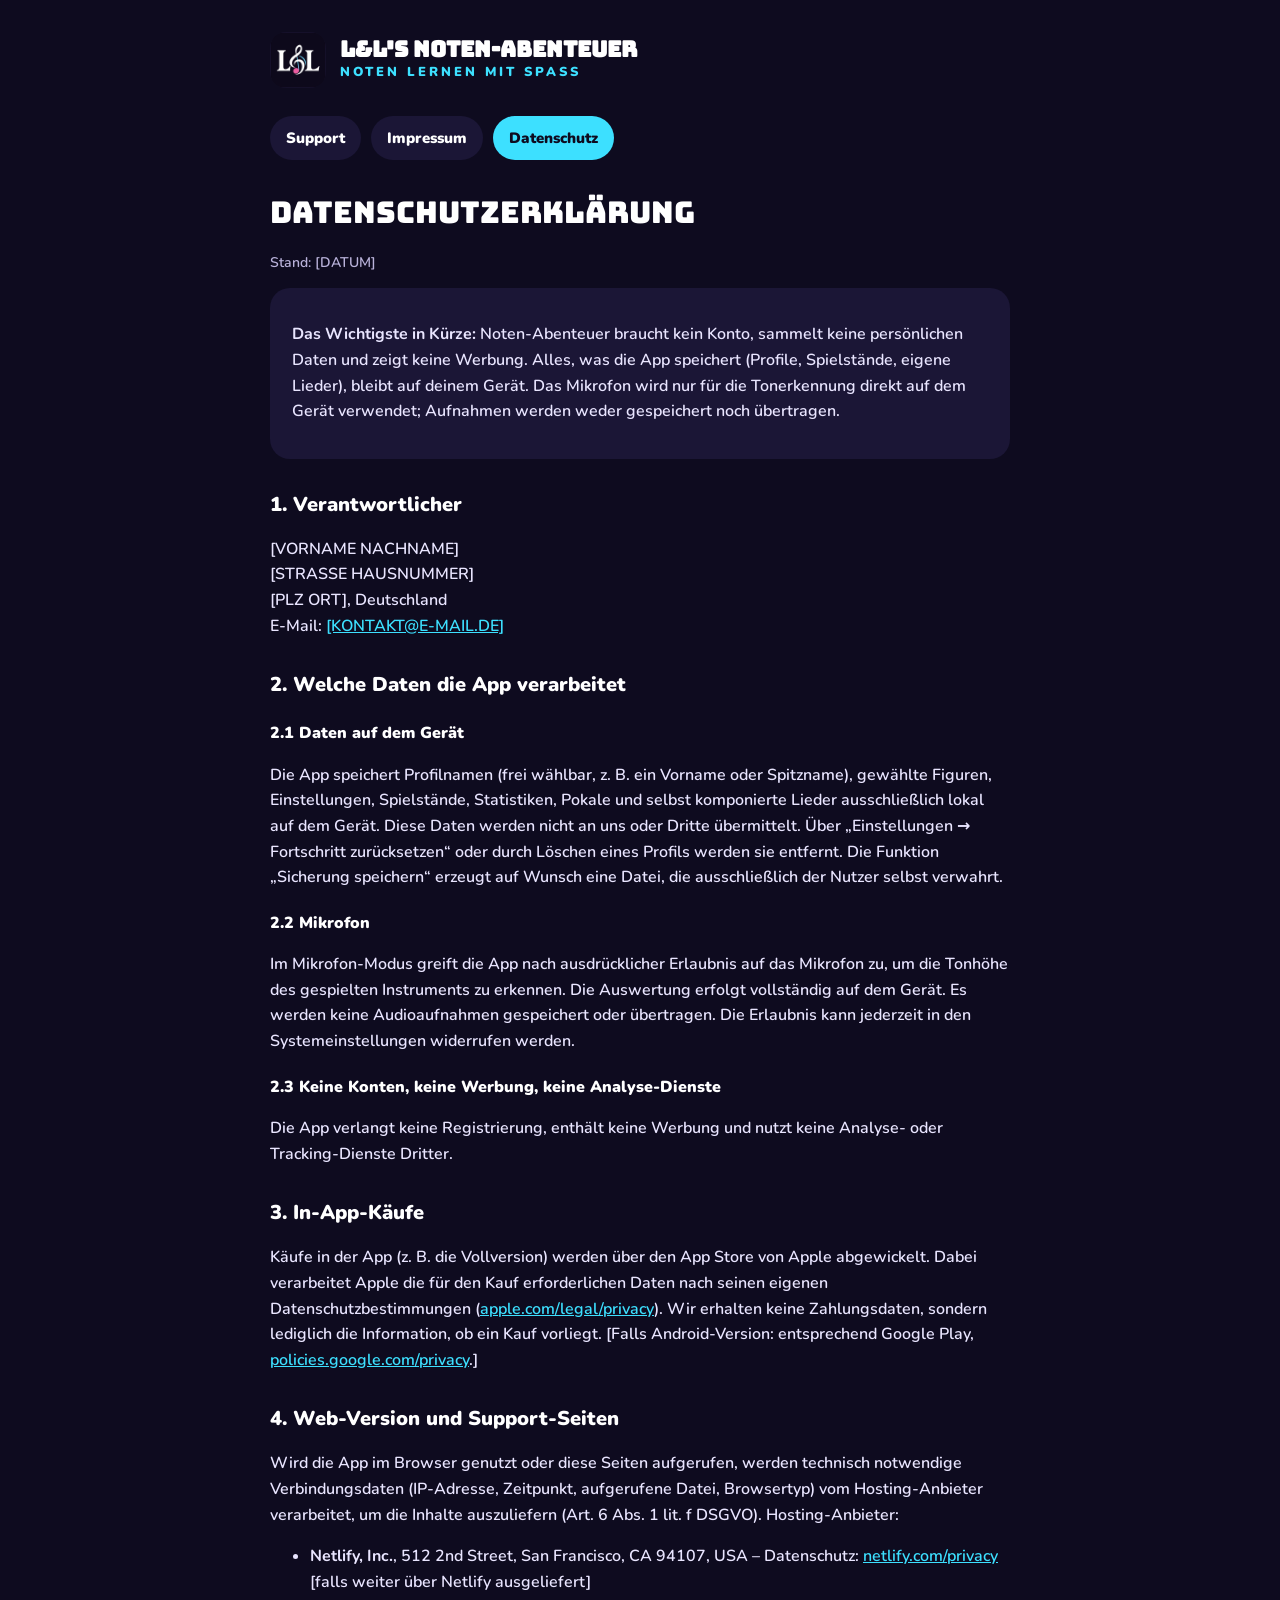
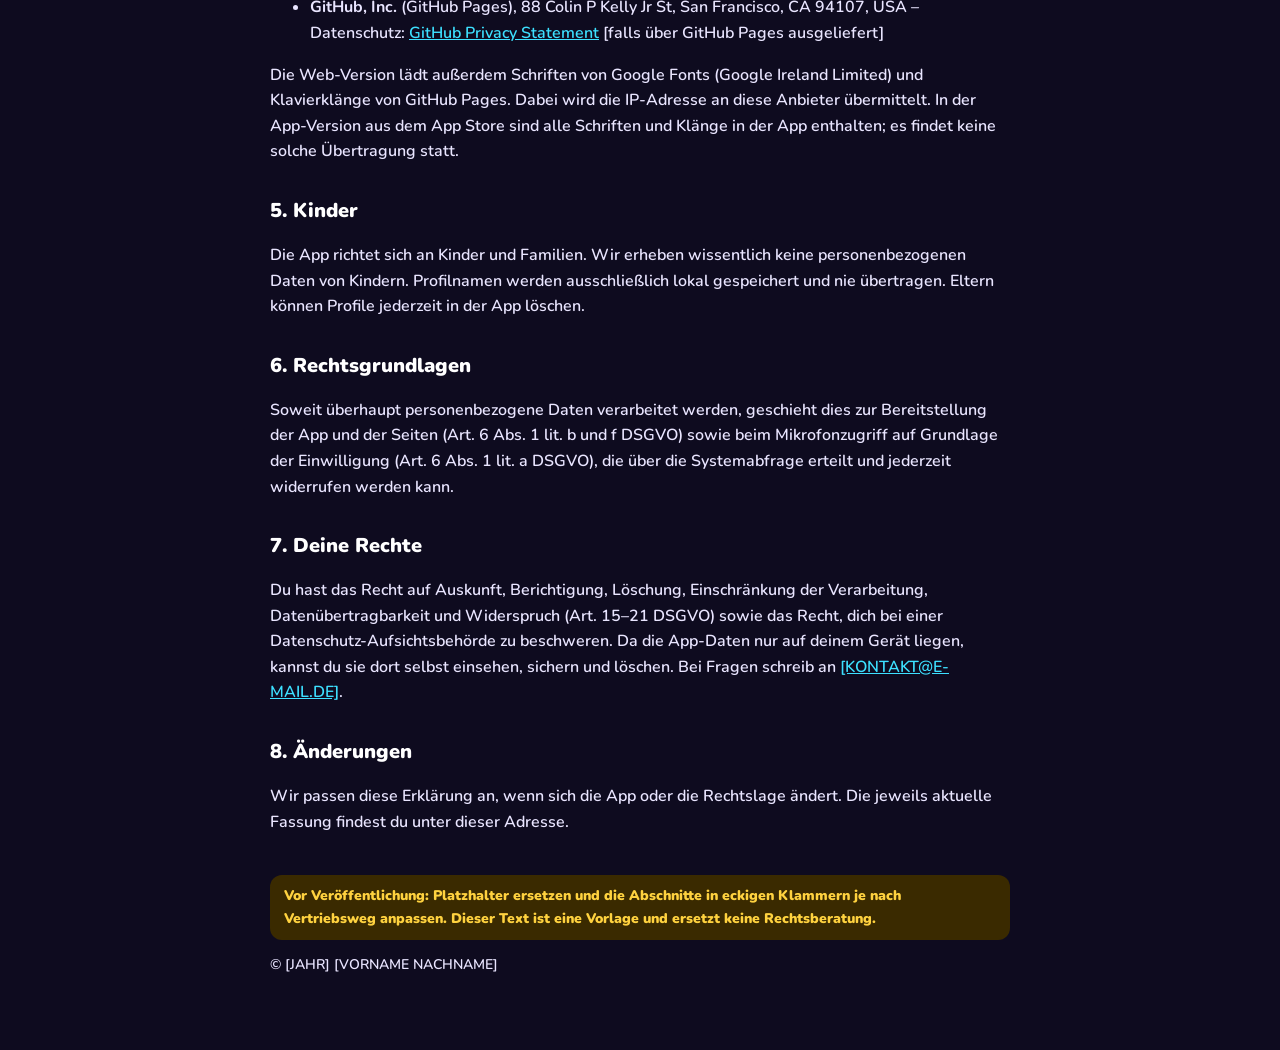
==== datenschutz.html @ 5375e51e "Support-, Impressum- und Datenschutzseiten für L&L's Noten-Abenteuer" ====
<!doctype html>
<html lang="de">
<head>
  <meta charset="utf-8">
  <meta name="viewport" content="width=device-width, initial-scale=1">
  <title>Datenschutzerklärung – L&amp;L's Noten-Abenteuer</title>
  <link rel="icon" href="icons/icon-192.png">
  <link rel="stylesheet" href="https://fonts.googleapis.com/css2?family=Bungee&family=Nunito:wght@600;700;900&display=swap">
  <link rel="stylesheet" href="style.css">
</head>
<body>
<div class="wrap">
  <header>
    <img src="icons/logo-256.png" alt="">
    <div><div class="t">L&amp;L's NOTEN-ABENTEUER</div><div class="s">Noten lernen mit Spaß</div></div>
  </header>
  <nav>
    <a href="index.html">Support</a>
    <a href="impressum.html">Impressum</a>
    <a href="datenschutz.html" class="on">Datenschutz</a>
  </nav>

  <h1>Datenschutzerklärung</h1>
  <p class="muted">Stand: [DATUM]</p>

  <div class="card">
    <p><strong>Das Wichtigste in Kürze:</strong> Noten-Abenteuer braucht kein Konto, sammelt keine persönlichen Daten und zeigt keine Werbung. Alles, was die App speichert (Profile, Spielstände, eigene Lieder), bleibt auf deinem Gerät. Das Mikrofon wird nur für die Tonerkennung direkt auf dem Gerät verwendet; Aufnahmen werden weder gespeichert noch übertragen.</p>
  </div>

  <h2>1. Verantwortlicher</h2>
  <p>[VORNAME NACHNAME]<br>[STRASSE HAUSNUMMER]<br>[PLZ ORT], Deutschland<br>
  E-Mail: <a href="mailto:[KONTAKT@E-MAIL.DE]">[KONTAKT@E-MAIL.DE]</a></p>

  <h2>2. Welche Daten die App verarbeitet</h2>
  <h3>2.1 Daten auf dem Gerät</h3>
  <p>Die App speichert Profilnamen (frei wählbar, z. B. ein Vorname oder Spitzname), gewählte Figuren, Einstellungen, Spielstände, Statistiken, Pokale und selbst komponierte Lieder ausschließlich lokal auf dem Gerät. Diese Daten werden nicht an uns oder Dritte übermittelt. Über „Einstellungen → Fortschritt zurücksetzen“ oder durch Löschen eines Profils werden sie entfernt. Die Funktion „Sicherung speichern“ erzeugt auf Wunsch eine Datei, die ausschließlich der Nutzer selbst verwahrt.</p>
  <h3>2.2 Mikrofon</h3>
  <p>Im Mikrofon-Modus greift die App nach ausdrücklicher Erlaubnis auf das Mikrofon zu, um die Tonhöhe des gespielten Instruments zu erkennen. Die Auswertung erfolgt vollständig auf dem Gerät. Es werden keine Audioaufnahmen gespeichert oder übertragen. Die Erlaubnis kann jederzeit in den Systemeinstellungen widerrufen werden.</p>
  <h3>2.3 Keine Konten, keine Werbung, keine Analyse-Dienste</h3>
  <p>Die App verlangt keine Registrierung, enthält keine Werbung und nutzt keine Analyse- oder Tracking-Dienste Dritter.</p>

  <h2>3. In-App-Käufe</h2>
  <p>Käufe in der App (z. B. die Vollversion) werden über den App Store von Apple abgewickelt. Dabei verarbeitet Apple die für den Kauf erforderlichen Daten nach seinen eigenen Datenschutzbestimmungen (<a href="https://www.apple.com/legal/privacy/" rel="noopener">apple.com/legal/privacy</a>). Wir erhalten keine Zahlungsdaten, sondern lediglich die Information, ob ein Kauf vorliegt. [Falls Android-Version: entsprechend Google Play, <a href="https://policies.google.com/privacy" rel="noopener">policies.google.com/privacy</a>.]</p>

  <h2>4. Web-Version und Support-Seiten</h2>
  <p>Wird die App im Browser genutzt oder diese Seiten aufgerufen, werden technisch notwendige Verbindungsdaten (IP-Adresse, Zeitpunkt, aufgerufene Datei, Browsertyp) vom Hosting-Anbieter verarbeitet, um die Inhalte auszuliefern (Art. 6 Abs. 1 lit. f DSGVO). Hosting-Anbieter:</p>
  <ul>
    <li><strong>Netlify, Inc.</strong>, 512 2nd Street, San Francisco, CA 94107, USA – Datenschutz: <a href="https://www.netlify.com/privacy/" rel="noopener">netlify.com/privacy</a> [falls weiter über Netlify ausgeliefert]</li>
    <li><strong>GitHub, Inc.</strong> (GitHub Pages), 88 Colin P Kelly Jr St, San Francisco, CA 94107, USA – Datenschutz: <a href="https://docs.github.com/site-policy/privacy-policies/github-general-privacy-statement" rel="noopener">GitHub Privacy Statement</a> [falls über GitHub Pages ausgeliefert]</li>
  </ul>
  <p>Die Web-Version lädt außerdem Schriften von Google Fonts (Google Ireland Limited) und Klavierklänge von GitHub Pages. Dabei wird die IP-Adresse an diese Anbieter übermittelt. In der App-Version aus dem App Store sind alle Schriften und Klänge in der App enthalten; es findet keine solche Übertragung statt.</p>

  <h2>5. Kinder</h2>
  <p>Die App richtet sich an Kinder und Familien. Wir erheben wissentlich keine personenbezogenen Daten von Kindern. Profilnamen werden ausschließlich lokal gespeichert und nie übertragen. Eltern können Profile jederzeit in der App löschen.</p>

  <h2>6. Rechtsgrundlagen</h2>
  <p>Soweit überhaupt personenbezogene Daten verarbeitet werden, geschieht dies zur Bereitstellung der App und der Seiten (Art. 6 Abs. 1 lit. b und f DSGVO) sowie beim Mikrofonzugriff auf Grundlage der Einwilligung (Art. 6 Abs. 1 lit. a DSGVO), die über die Systemabfrage erteilt und jederzeit widerrufen werden kann.</p>

  <h2>7. Deine Rechte</h2>
  <p>Du hast das Recht auf Auskunft, Berichtigung, Löschung, Einschränkung der Verarbeitung, Datenübertragbarkeit und Widerspruch (Art. 15–21 DSGVO) sowie das Recht, dich bei einer Datenschutz-Aufsichtsbehörde zu beschweren. Da die App-Daten nur auf deinem Gerät liegen, kannst du sie dort selbst einsehen, sichern und löschen. Bei Fragen schreib an <a href="mailto:[KONTAKT@E-MAIL.DE]">[KONTAKT@E-MAIL.DE]</a>.</p>

  <h2>8. Änderungen</h2>
  <p>Wir passen diese Erklärung an, wenn sich die App oder die Rechtslage ändert. Die jeweils aktuelle Fassung findest du unter dieser Adresse.</p>

  <footer>
    <p class="todo">Vor Veröffentlichung: Platzhalter ersetzen und die Abschnitte in eckigen Klammern je nach Vertriebsweg anpassen. Dieser Text ist eine Vorlage und ersetzt keine Rechtsberatung.</p>
    <p>© [JAHR] [VORNAME NACHNAME]</p>
  </footer>
</div>
</body>
</html>
---- style.css ----
:root { --bg: #0E0B1F; --panel: #1B1636; --text: #FFFFFF; --muted: #B9B2DA; --cyan: #3DE0FF; --pink: #FF4FA3; }
* { box-sizing: border-box; }
body { margin: 0; background: var(--bg); color: var(--text); font-family: 'Nunito', system-ui, -apple-system, sans-serif; font-weight: 600; line-height: 1.6; }
.wrap { max-width: 780px; margin: 0 auto; padding: 32px 20px 60px; }
header { display: flex; align-items: center; gap: 14px; margin-bottom: 28px; }
header img { width: 56px; height: 56px; border-radius: 16px; }
header .t { font-family: 'Bungee', 'Arial Black', sans-serif; font-size: 22px; line-height: 1.1; }
header .s { color: var(--cyan); font-size: 13px; font-weight: 900; letter-spacing: 3px; text-transform: uppercase; }
nav { display: flex; gap: 10px; flex-wrap: wrap; margin-bottom: 28px; }
nav a { background: var(--panel); color: var(--text); text-decoration: none; padding: 10px 16px; border-radius: 999px; font-weight: 900; font-size: 15px; }
nav a.on { background: var(--cyan); color: var(--bg); }
h1 { font-family: 'Bungee', 'Arial Black', sans-serif; font-weight: 400; font-size: 30px; margin: 0 0 16px; }
h2 { font-size: 20px; font-weight: 900; margin: 30px 0 8px; }
h3 { font-size: 16px; font-weight: 900; margin: 20px 0 6px; }
p, li { color: #E9E5FF; }
a { color: var(--cyan); }
.card { background: var(--panel); border-radius: 20px; padding: 18px 22px; margin: 14px 0; }
.todo { background: #3A2A00; color: #FFD23F; border-radius: 12px; padding: 10px 14px; font-weight: 900; }
.muted { color: var(--muted); font-size: 14px; }
footer { margin-top: 40px; color: var(--muted); font-size: 14px; }
details { background: var(--panel); border-radius: 16px; padding: 12px 18px; margin: 10px 0; }
summary { font-weight: 900; cursor: pointer; }
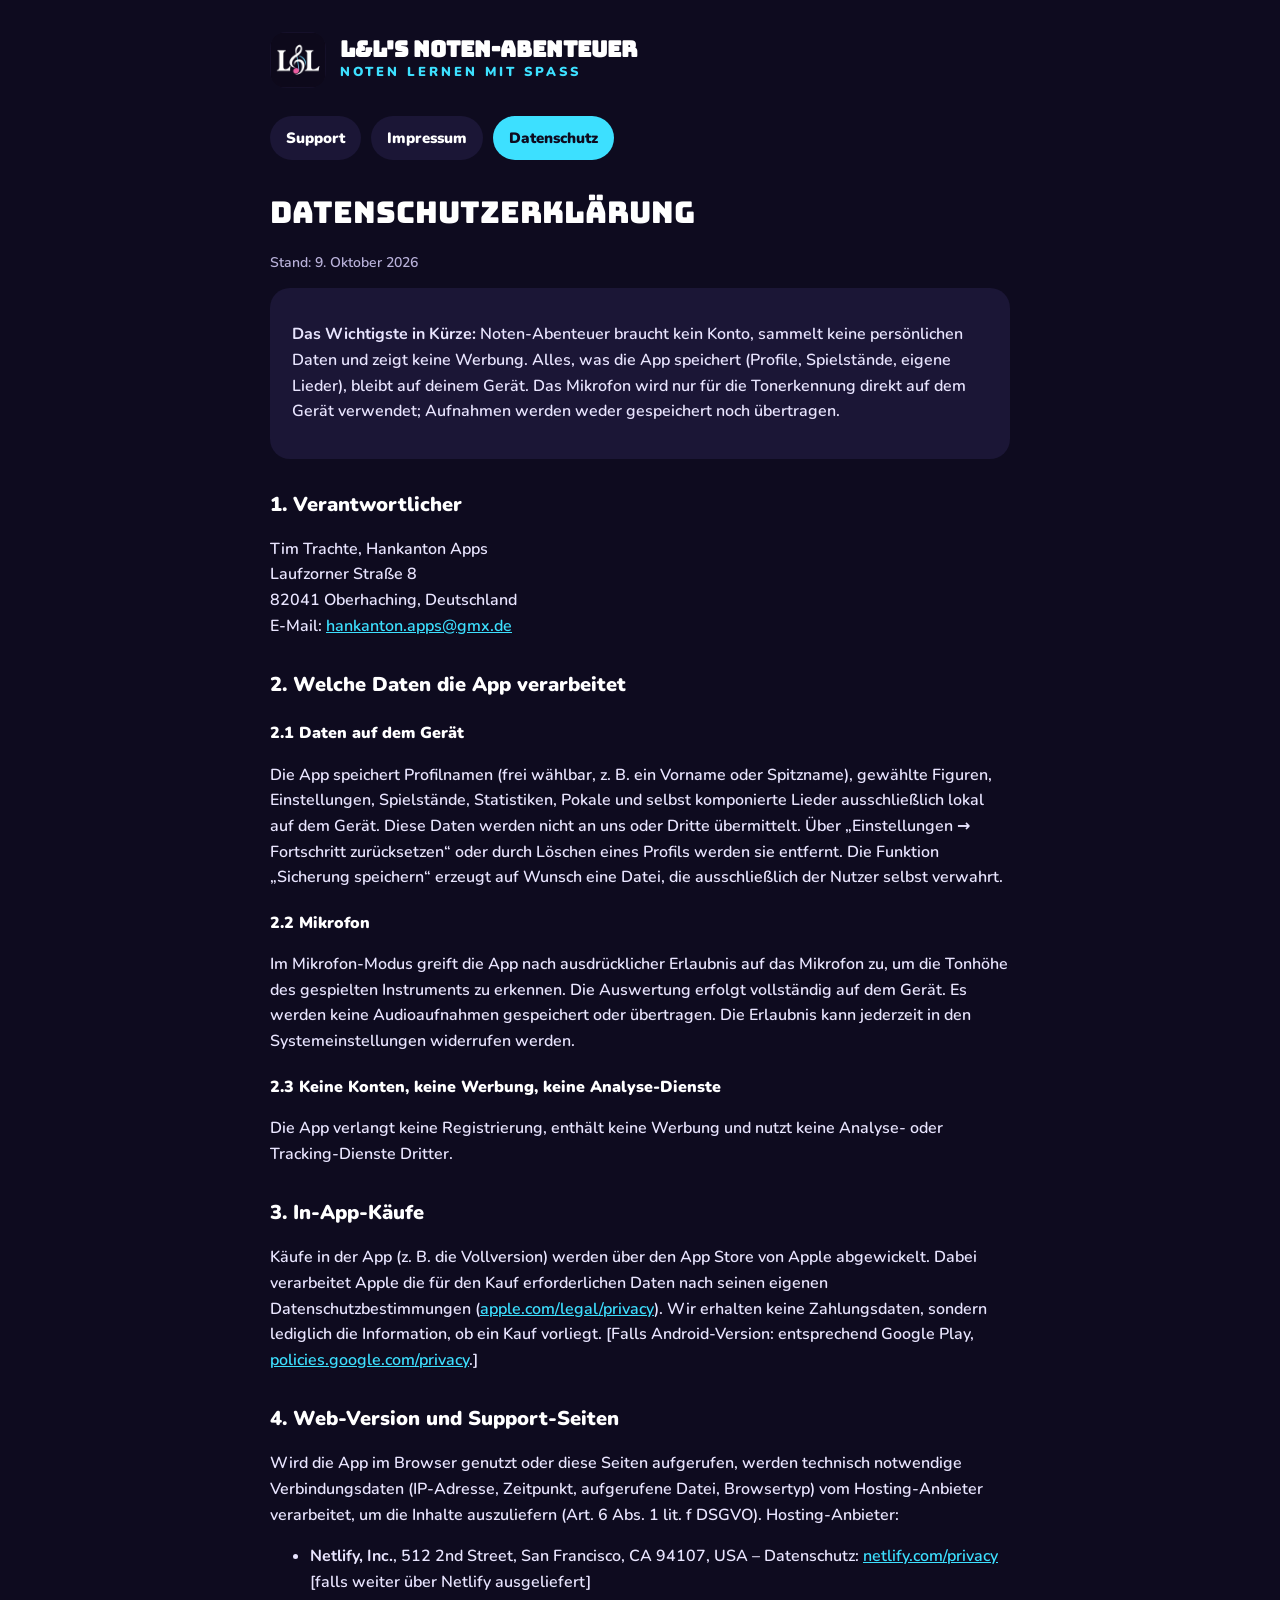
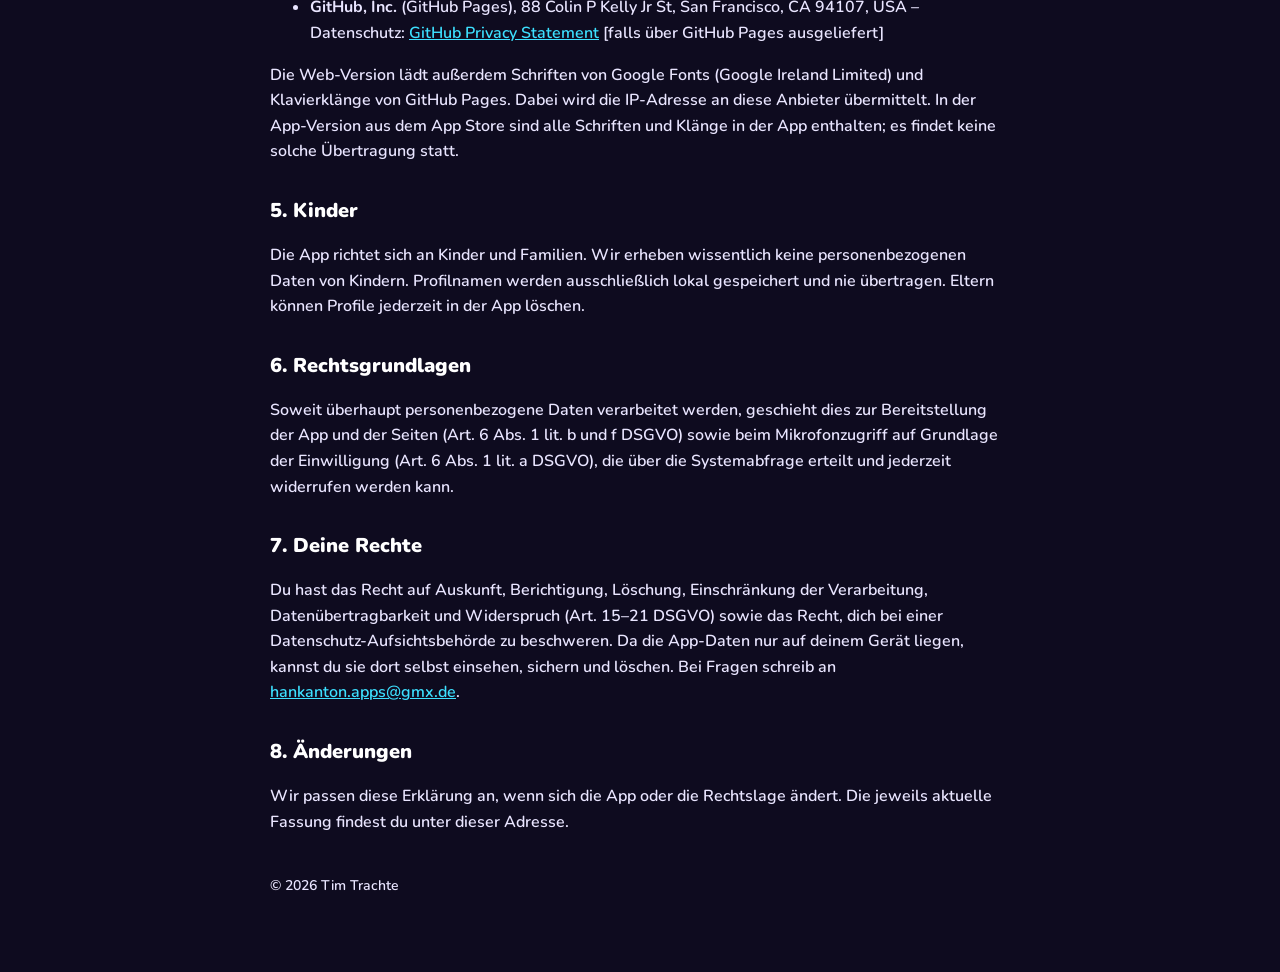
==== commit 56e670b1: "Impressum und Datenschutz: Anbieterangaben eingetragen" ====
--- a/datenschutz.html
+++ b/datenschutz.html
@@ -21,15 +21,15 @@
   </nav>
 
   <h1>Datenschutzerklärung</h1>
-  <p class="muted">Stand: [DATUM]</p>
+  <p class="muted">Stand: 9. Oktober 2026</p>
 
   <div class="card">
     <p><strong>Das Wichtigste in Kürze:</strong> Noten-Abenteuer braucht kein Konto, sammelt keine persönlichen Daten und zeigt keine Werbung. Alles, was die App speichert (Profile, Spielstände, eigene Lieder), bleibt auf deinem Gerät. Das Mikrofon wird nur für die Tonerkennung direkt auf dem Gerät verwendet; Aufnahmen werden weder gespeichert noch übertragen.</p>
   </div>
 
   <h2>1. Verantwortlicher</h2>
-  <p>[VORNAME NACHNAME]<br>[STRASSE HAUSNUMMER]<br>[PLZ ORT], Deutschland<br>
-  E-Mail: <a href="mailto:[KONTAKT@E-MAIL.DE]">[KONTAKT@E-MAIL.DE]</a></p>
+  <p>Tim Trachte, Hankanton Apps<br>Laufzorner Straße 8<br>82041 Oberhaching, Deutschland<br>
+  E-Mail: <a href="mailto:hankanton.apps@gmx.de">hankanton.apps@gmx.de</a></p>
 
   <h2>2. Welche Daten die App verarbeitet</h2>
   <h3>2.1 Daten auf dem Gerät</h3>
@@ -57,14 +57,13 @@
   <p>Soweit überhaupt personenbezogene Daten verarbeitet werden, geschieht dies zur Bereitstellung der App und der Seiten (Art. 6 Abs. 1 lit. b und f DSGVO) sowie beim Mikrofonzugriff auf Grundlage der Einwilligung (Art. 6 Abs. 1 lit. a DSGVO), die über die Systemabfrage erteilt und jederzeit widerrufen werden kann.</p>
 
   <h2>7. Deine Rechte</h2>
-  <p>Du hast das Recht auf Auskunft, Berichtigung, Löschung, Einschränkung der Verarbeitung, Datenübertragbarkeit und Widerspruch (Art. 15–21 DSGVO) sowie das Recht, dich bei einer Datenschutz-Aufsichtsbehörde zu beschweren. Da die App-Daten nur auf deinem Gerät liegen, kannst du sie dort selbst einsehen, sichern und löschen. Bei Fragen schreib an <a href="mailto:[KONTAKT@E-MAIL.DE]">[KONTAKT@E-MAIL.DE]</a>.</p>
+  <p>Du hast das Recht auf Auskunft, Berichtigung, Löschung, Einschränkung der Verarbeitung, Datenübertragbarkeit und Widerspruch (Art. 15–21 DSGVO) sowie das Recht, dich bei einer Datenschutz-Aufsichtsbehörde zu beschweren. Da die App-Daten nur auf deinem Gerät liegen, kannst du sie dort selbst einsehen, sichern und löschen. Bei Fragen schreib an <a href="mailto:hankanton.apps@gmx.de">hankanton.apps@gmx.de</a>.</p>
 
   <h2>8. Änderungen</h2>
   <p>Wir passen diese Erklärung an, wenn sich die App oder die Rechtslage ändert. Die jeweils aktuelle Fassung findest du unter dieser Adresse.</p>
 
   <footer>
-    <p class="todo">Vor Veröffentlichung: Platzhalter ersetzen und die Abschnitte in eckigen Klammern je nach Vertriebsweg anpassen. Dieser Text ist eine Vorlage und ersetzt keine Rechtsberatung.</p>
-    <p>© [JAHR] [VORNAME NACHNAME]</p>
+        <p>© 2026 Tim Trachte</p>
   </footer>
 </div>
 </body>
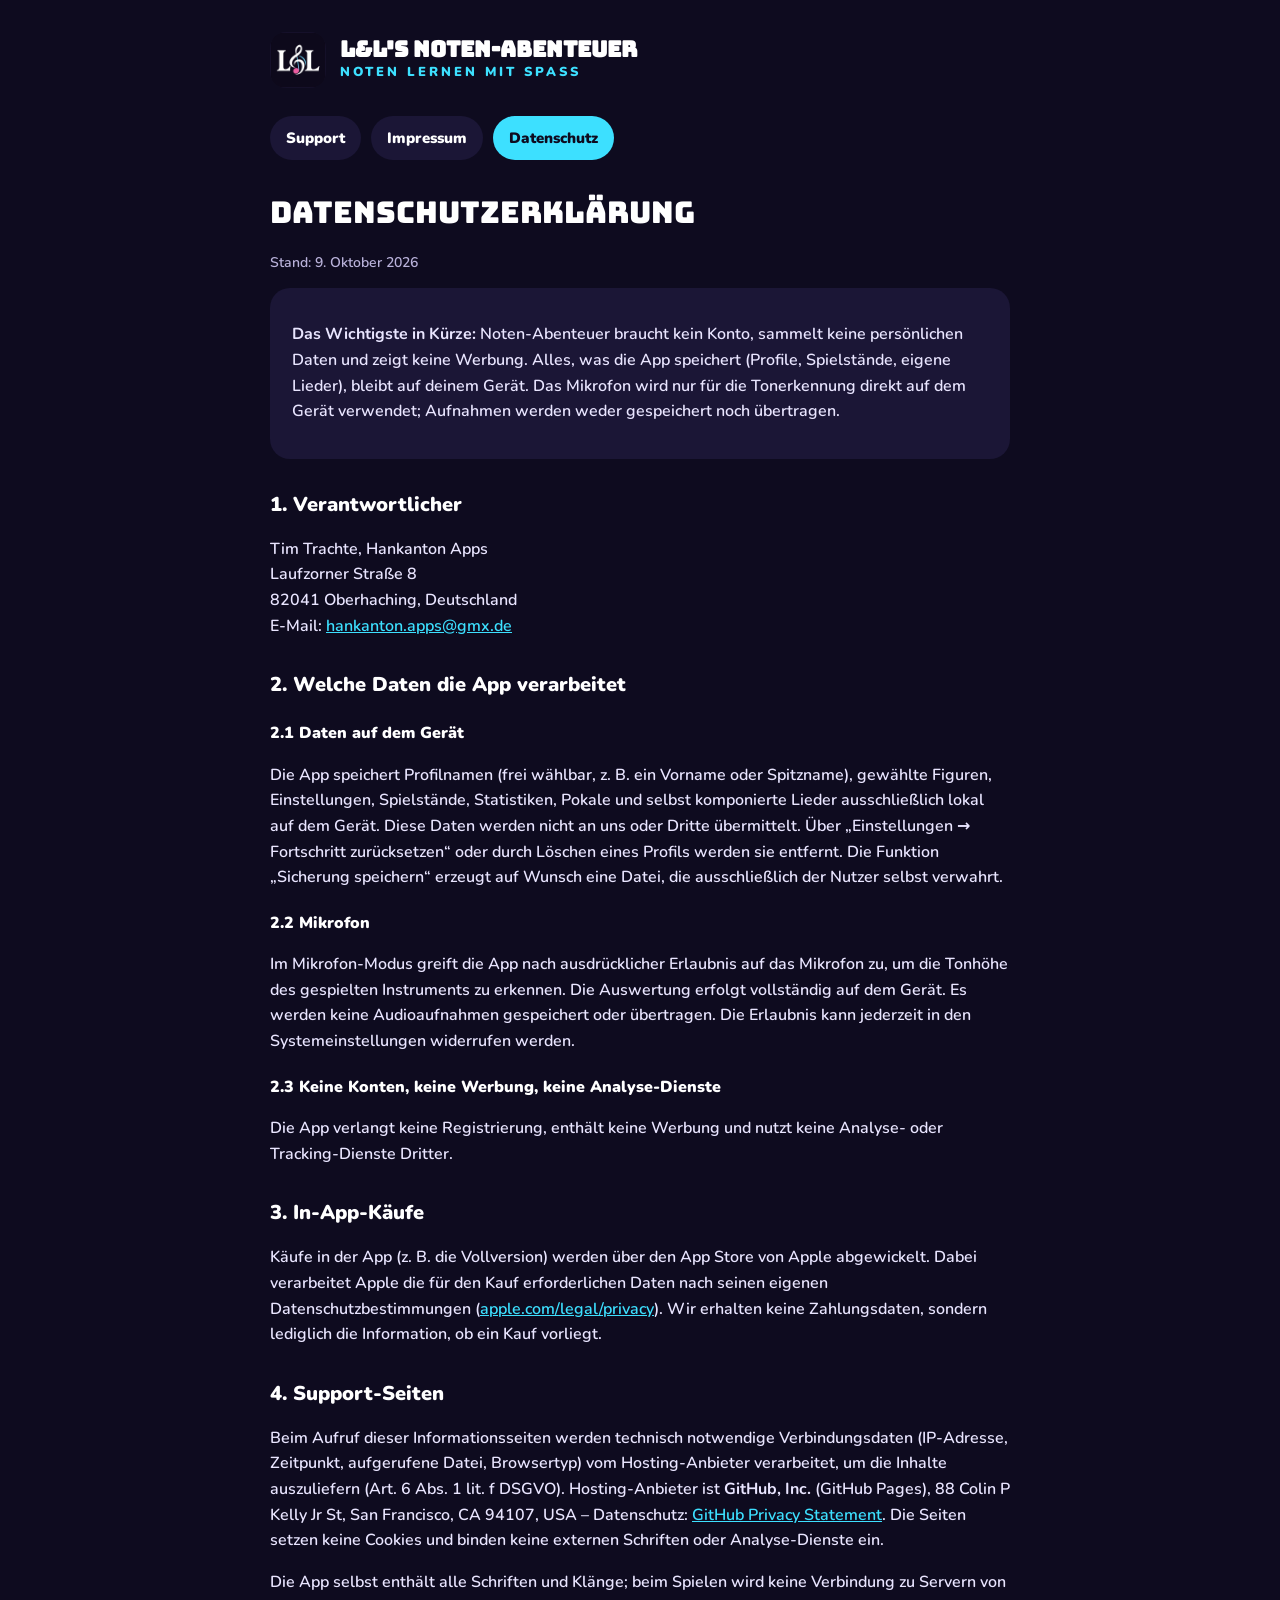
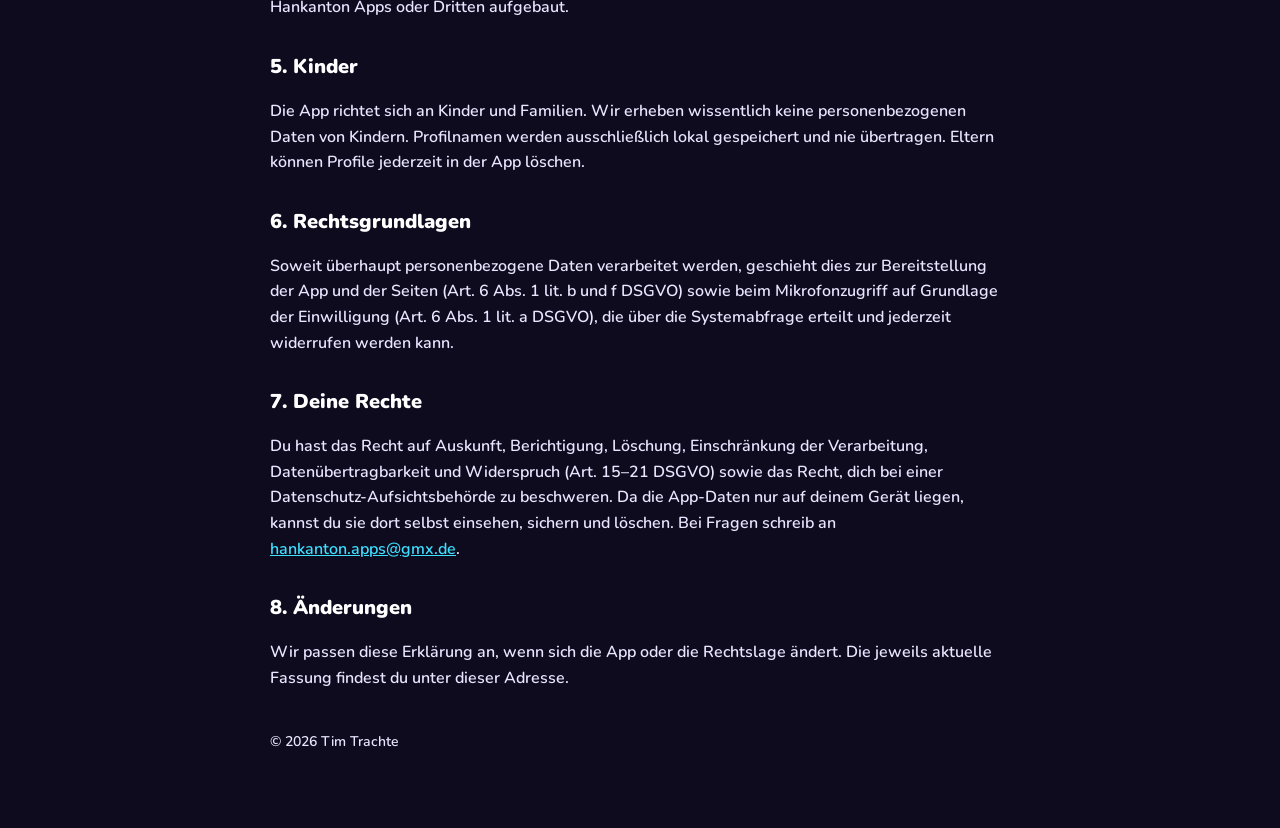
==== commit 452f2705: "Datenschutz und Support: Web-Version entfernt, Platzhalter ergänzt Co-Authored-By: Claude Fable 5.1 " ====
--- a/datenschutz.html
+++ b/datenschutz.html
@@ -40,15 +40,11 @@
   <p>Die App verlangt keine Registrierung, enthält keine Werbung und nutzt keine Analyse- oder Tracking-Dienste Dritter.</p>
 
   <h2>3. In-App-Käufe</h2>
-  <p>Käufe in der App (z. B. die Vollversion) werden über den App Store von Apple abgewickelt. Dabei verarbeitet Apple die für den Kauf erforderlichen Daten nach seinen eigenen Datenschutzbestimmungen (<a href="https://www.apple.com/legal/privacy/" rel="noopener">apple.com/legal/privacy</a>). Wir erhalten keine Zahlungsdaten, sondern lediglich die Information, ob ein Kauf vorliegt. [Falls Android-Version: entsprechend Google Play, <a href="https://policies.google.com/privacy" rel="noopener">policies.google.com/privacy</a>.]</p>
+  <p>Käufe in der App (z. B. die Vollversion) werden über den App Store von Apple abgewickelt. Dabei verarbeitet Apple die für den Kauf erforderlichen Daten nach seinen eigenen Datenschutzbestimmungen (<a href="https://www.apple.com/legal/privacy/" rel="noopener">apple.com/legal/privacy</a>). Wir erhalten keine Zahlungsdaten, sondern lediglich die Information, ob ein Kauf vorliegt.</p>
 
-  <h2>4. Web-Version und Support-Seiten</h2>
-  <p>Wird die App im Browser genutzt oder diese Seiten aufgerufen, werden technisch notwendige Verbindungsdaten (IP-Adresse, Zeitpunkt, aufgerufene Datei, Browsertyp) vom Hosting-Anbieter verarbeitet, um die Inhalte auszuliefern (Art. 6 Abs. 1 lit. f DSGVO). Hosting-Anbieter:</p>
-  <ul>
-    <li><strong>Netlify, Inc.</strong>, 512 2nd Street, San Francisco, CA 94107, USA – Datenschutz: <a href="https://www.netlify.com/privacy/" rel="noopener">netlify.com/privacy</a> [falls weiter über Netlify ausgeliefert]</li>
-    <li><strong>GitHub, Inc.</strong> (GitHub Pages), 88 Colin P Kelly Jr St, San Francisco, CA 94107, USA – Datenschutz: <a href="https://docs.github.com/site-policy/privacy-policies/github-general-privacy-statement" rel="noopener">GitHub Privacy Statement</a> [falls über GitHub Pages ausgeliefert]</li>
-  </ul>
-  <p>Die Web-Version lädt außerdem Schriften von Google Fonts (Google Ireland Limited) und Klavierklänge von GitHub Pages. Dabei wird die IP-Adresse an diese Anbieter übermittelt. In der App-Version aus dem App Store sind alle Schriften und Klänge in der App enthalten; es findet keine solche Übertragung statt.</p>
+  <h2>4. Support-Seiten</h2>
+  <p>Beim Aufruf dieser Informationsseiten werden technisch notwendige Verbindungsdaten (IP-Adresse, Zeitpunkt, aufgerufene Datei, Browsertyp) vom Hosting-Anbieter verarbeitet, um die Inhalte auszuliefern (Art. 6 Abs. 1 lit. f DSGVO). Hosting-Anbieter ist <strong>GitHub, Inc.</strong> (GitHub Pages), 88 Colin P Kelly Jr St, San Francisco, CA 94107, USA – Datenschutz: <a href="https://docs.github.com/site-policy/privacy-policies/github-general-privacy-statement" rel="noopener">GitHub Privacy Statement</a>. Die Seiten setzen keine Cookies und binden keine externen Schriften oder Analyse-Dienste ein.</p>
+  <p>Die App selbst enthält alle Schriften und Klänge; beim Spielen wird keine Verbindung zu Servern von Hankanton Apps oder Dritten aufgebaut.</p>
 
   <h2>5. Kinder</h2>
   <p>Die App richtet sich an Kinder und Familien. Wir erheben wissentlich keine personenbezogenen Daten von Kindern. Profilnamen werden ausschließlich lokal gespeichert und nie übertragen. Eltern können Profile jederzeit in der App löschen.</p>
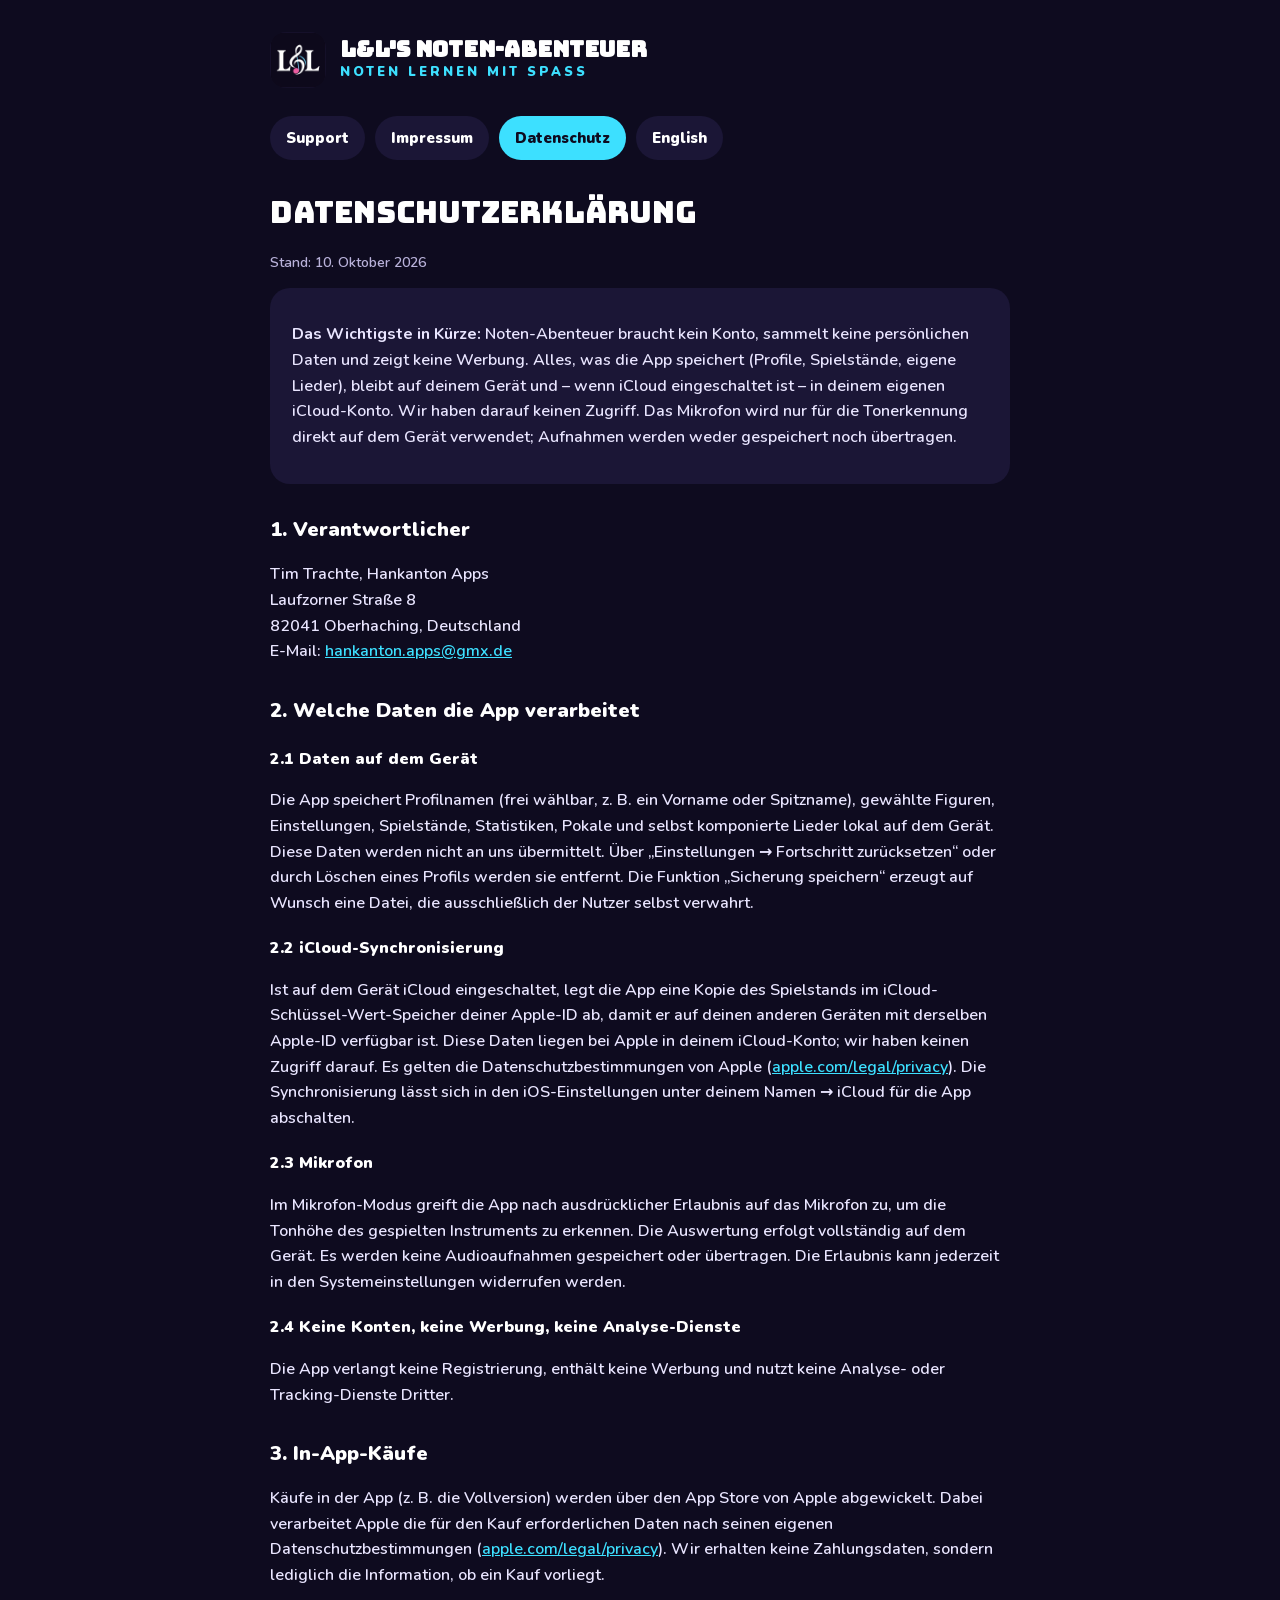
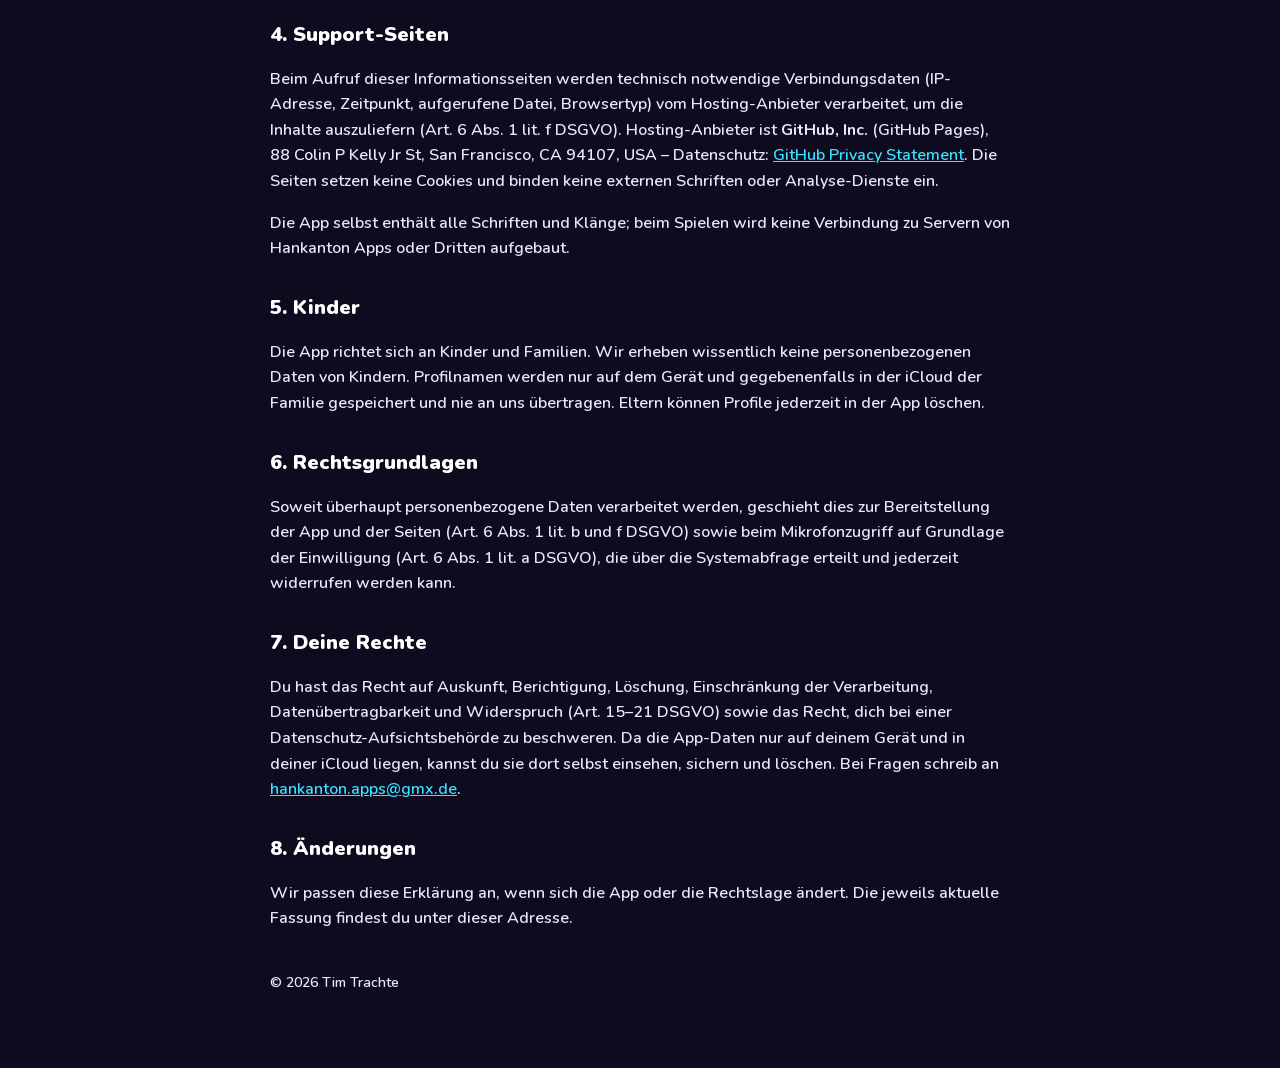
==== commit bee0a0e9: "Englische Seiten, iCloud in der Datenschutzerklärung, Schriften lokal statt Google Fonts Co-Authored" ====
--- a/datenschutz.html
+++ b/datenschutz.html
@@ -5,7 +5,7 @@
   <meta name="viewport" content="width=device-width, initial-scale=1">
   <title>Datenschutzerklärung – L&amp;L's Noten-Abenteuer</title>
   <link rel="icon" href="icons/icon-192.png">
-  <link rel="stylesheet" href="https://fonts.googleapis.com/css2?family=Bungee&family=Nunito:wght@600;700;900&display=swap">
+  <link rel="stylesheet" href="fonts.css">
   <link rel="stylesheet" href="style.css">
 </head>
 <body>
@@ -18,13 +18,14 @@
     <a href="index.html">Support</a>
     <a href="impressum.html">Impressum</a>
     <a href="datenschutz.html" class="on">Datenschutz</a>
+    <a href="en/" lang="en">English</a>
   </nav>
 
   <h1>Datenschutzerklärung</h1>
-  <p class="muted">Stand: 9. Oktober 2026</p>
+  <p class="muted">Stand: 10. Oktober 2026</p>
 
   <div class="card">
-    <p><strong>Das Wichtigste in Kürze:</strong> Noten-Abenteuer braucht kein Konto, sammelt keine persönlichen Daten und zeigt keine Werbung. Alles, was die App speichert (Profile, Spielstände, eigene Lieder), bleibt auf deinem Gerät. Das Mikrofon wird nur für die Tonerkennung direkt auf dem Gerät verwendet; Aufnahmen werden weder gespeichert noch übertragen.</p>
+    <p><strong>Das Wichtigste in Kürze:</strong> Noten-Abenteuer braucht kein Konto, sammelt keine persönlichen Daten und zeigt keine Werbung. Alles, was die App speichert (Profile, Spielstände, eigene Lieder), bleibt auf deinem Gerät und – wenn iCloud eingeschaltet ist – in deinem eigenen iCloud-Konto. Wir haben darauf keinen Zugriff. Das Mikrofon wird nur für die Tonerkennung direkt auf dem Gerät verwendet; Aufnahmen werden weder gespeichert noch übertragen.</p>
   </div>
 
   <h2>1. Verantwortlicher</h2>
@@ -33,10 +34,12 @@
 
   <h2>2. Welche Daten die App verarbeitet</h2>
   <h3>2.1 Daten auf dem Gerät</h3>
-  <p>Die App speichert Profilnamen (frei wählbar, z. B. ein Vorname oder Spitzname), gewählte Figuren, Einstellungen, Spielstände, Statistiken, Pokale und selbst komponierte Lieder ausschließlich lokal auf dem Gerät. Diese Daten werden nicht an uns oder Dritte übermittelt. Über „Einstellungen → Fortschritt zurücksetzen“ oder durch Löschen eines Profils werden sie entfernt. Die Funktion „Sicherung speichern“ erzeugt auf Wunsch eine Datei, die ausschließlich der Nutzer selbst verwahrt.</p>
-  <h3>2.2 Mikrofon</h3>
+  <p>Die App speichert Profilnamen (frei wählbar, z. B. ein Vorname oder Spitzname), gewählte Figuren, Einstellungen, Spielstände, Statistiken, Pokale und selbst komponierte Lieder lokal auf dem Gerät. Diese Daten werden nicht an uns übermittelt. Über „Einstellungen → Fortschritt zurücksetzen“ oder durch Löschen eines Profils werden sie entfernt. Die Funktion „Sicherung speichern“ erzeugt auf Wunsch eine Datei, die ausschließlich der Nutzer selbst verwahrt.</p>
+  <h3>2.2 iCloud-Synchronisierung</h3>
+  <p>Ist auf dem Gerät iCloud eingeschaltet, legt die App eine Kopie des Spielstands im iCloud-Schlüssel-Wert-Speicher deiner Apple-ID ab, damit er auf deinen anderen Geräten mit derselben Apple-ID verfügbar ist. Diese Daten liegen bei Apple in deinem iCloud-Konto; wir haben keinen Zugriff darauf. Es gelten die Datenschutzbestimmungen von Apple (<a href="https://www.apple.com/legal/privacy/" rel="noopener">apple.com/legal/privacy</a>). Die Synchronisierung lässt sich in den iOS-Einstellungen unter deinem Namen → iCloud für die App abschalten.</p>
+  <h3>2.3 Mikrofon</h3>
   <p>Im Mikrofon-Modus greift die App nach ausdrücklicher Erlaubnis auf das Mikrofon zu, um die Tonhöhe des gespielten Instruments zu erkennen. Die Auswertung erfolgt vollständig auf dem Gerät. Es werden keine Audioaufnahmen gespeichert oder übertragen. Die Erlaubnis kann jederzeit in den Systemeinstellungen widerrufen werden.</p>
-  <h3>2.3 Keine Konten, keine Werbung, keine Analyse-Dienste</h3>
+  <h3>2.4 Keine Konten, keine Werbung, keine Analyse-Dienste</h3>
   <p>Die App verlangt keine Registrierung, enthält keine Werbung und nutzt keine Analyse- oder Tracking-Dienste Dritter.</p>
 
   <h2>3. In-App-Käufe</h2>
@@ -47,13 +50,13 @@
   <p>Die App selbst enthält alle Schriften und Klänge; beim Spielen wird keine Verbindung zu Servern von Hankanton Apps oder Dritten aufgebaut.</p>
 
   <h2>5. Kinder</h2>
-  <p>Die App richtet sich an Kinder und Familien. Wir erheben wissentlich keine personenbezogenen Daten von Kindern. Profilnamen werden ausschließlich lokal gespeichert und nie übertragen. Eltern können Profile jederzeit in der App löschen.</p>
+  <p>Die App richtet sich an Kinder und Familien. Wir erheben wissentlich keine personenbezogenen Daten von Kindern. Profilnamen werden nur auf dem Gerät und gegebenenfalls in der iCloud der Familie gespeichert und nie an uns übertragen. Eltern können Profile jederzeit in der App löschen.</p>
 
   <h2>6. Rechtsgrundlagen</h2>
   <p>Soweit überhaupt personenbezogene Daten verarbeitet werden, geschieht dies zur Bereitstellung der App und der Seiten (Art. 6 Abs. 1 lit. b und f DSGVO) sowie beim Mikrofonzugriff auf Grundlage der Einwilligung (Art. 6 Abs. 1 lit. a DSGVO), die über die Systemabfrage erteilt und jederzeit widerrufen werden kann.</p>
 
   <h2>7. Deine Rechte</h2>
-  <p>Du hast das Recht auf Auskunft, Berichtigung, Löschung, Einschränkung der Verarbeitung, Datenübertragbarkeit und Widerspruch (Art. 15–21 DSGVO) sowie das Recht, dich bei einer Datenschutz-Aufsichtsbehörde zu beschweren. Da die App-Daten nur auf deinem Gerät liegen, kannst du sie dort selbst einsehen, sichern und löschen. Bei Fragen schreib an <a href="mailto:hankanton.apps@gmx.de">hankanton.apps@gmx.de</a>.</p>
+  <p>Du hast das Recht auf Auskunft, Berichtigung, Löschung, Einschränkung der Verarbeitung, Datenübertragbarkeit und Widerspruch (Art. 15–21 DSGVO) sowie das Recht, dich bei einer Datenschutz-Aufsichtsbehörde zu beschweren. Da die App-Daten nur auf deinem Gerät und in deiner iCloud liegen, kannst du sie dort selbst einsehen, sichern und löschen. Bei Fragen schreib an <a href="mailto:hankanton.apps@gmx.de">hankanton.apps@gmx.de</a>.</p>
 
   <h2>8. Änderungen</h2>
   <p>Wir passen diese Erklärung an, wenn sich die App oder die Rechtslage ändert. Die jeweils aktuelle Fassung findest du unter dieser Adresse.</p>
--- a/fonts.css
+++ b/fonts.css
@@ -0,0 +1,235 @@
+/* Schriften lokal (keine Verbindung zu Google) */
+/* vietnamese */
+@font-face {
+  font-family: 'Bungee';
+  font-style: normal;
+  font-weight: 400;
+  font-display: block;
+  src: url(fonts/font-0.woff2) format('woff2');
+  unicode-range: U+0102-0103, U+0110-0111, U+0128-0129, U+0168-0169, U+01A0-01A1, U+01AF-01B0, U+0300-0301, U+0303-0304, U+0308-0309, U+0323, U+0329, U+1EA0-1EF9, U+20AB;
+}
+/* latin-ext */
+@font-face {
+  font-family: 'Bungee';
+  font-style: normal;
+  font-weight: 400;
+  font-display: block;
+  src: url(fonts/font-1.woff2) format('woff2');
+  unicode-range: U+0100-02BA, U+02BD-02C5, U+02C7-02CC, U+02CE-02D7, U+02DD-02FF, U+0304, U+0308, U+0329, U+1D00-1DBF, U+1E00-1E9F, U+1EF2-1EFF, U+2020, U+20A0-20AB, U+20AD-20C4, U+2113, U+2C60-2C7F, U+A720-A7FF;
+}
+/* latin */
+@font-face {
+  font-family: 'Bungee';
+  font-style: normal;
+  font-weight: 400;
+  font-display: block;
+  src: url(fonts/font-2.woff2) format('woff2');
+  unicode-range: U+0000-00FF, U+0131, U+0152-0153, U+02BB-02BC, U+02C6, U+02DA, U+02DC, U+0304, U+0308, U+0329, U+2000-206F, U+20AC, U+2122, U+2191, U+2193, U+2212, U+2215, U+FEFF, U+FFFD;
+}
+/* music */
+@font-face {
+  font-family: 'Noto Music';
+  font-style: normal;
+  font-weight: 400;
+  font-display: block;
+  src: url(fonts/font-3.woff2) format('woff2');
+  unicode-range: U+25CC, U+2669-266F, U+1D000-1D0F5, U+1D100-1D245;
+}
+/* latin-ext */
+@font-face {
+  font-family: 'Noto Music';
+  font-style: normal;
+  font-weight: 400;
+  font-display: block;
+  src: url(fonts/font-4.woff2) format('woff2');
+  unicode-range: U+0100-02BA, U+02BD-02C5, U+02C7-02CC, U+02CE-02D7, U+02DD-02FF, U+0304, U+0308, U+0329, U+1D00-1DBF, U+1E00-1E9F, U+1EF2-1EFF, U+2020, U+20A0-20AB, U+20AD-20C4, U+2113, U+2C60-2C7F, U+A720-A7FF;
+}
+/* latin */
+@font-face {
+  font-family: 'Noto Music';
+  font-style: normal;
+  font-weight: 400;
+  font-display: block;
+  src: url(fonts/font-5.woff2) format('woff2');
+  unicode-range: U+0000-00FF, U+0131, U+0152-0153, U+02BB-02BC, U+02C6, U+02DA, U+02DC, U+0304, U+0308, U+0329, U+2000-206F, U+20AC, U+2122, U+2191, U+2193, U+2212, U+2215, U+FEFF, U+FFFD;
+}
+/* cyrillic-ext */
+@font-face {
+  font-family: 'Nunito';
+  font-style: normal;
+  font-weight: 600;
+  font-display: block;
+  src: url(fonts/font-6.woff2) format('woff2');
+  unicode-range: U+0460-052F, U+1C80-1C8A, U+20B4, U+2DE0-2DFF, U+A640-A69F, U+FE2E-FE2F;
+}
+/* cyrillic */
+@font-face {
+  font-family: 'Nunito';
+  font-style: normal;
+  font-weight: 600;
+  font-display: block;
+  src: url(fonts/font-7.woff2) format('woff2');
+  unicode-range: U+0301, U+0400-045F, U+0490-0491, U+04B0-04B1, U+2116;
+}
+/* vietnamese */
+@font-face {
+  font-family: 'Nunito';
+  font-style: normal;
+  font-weight: 600;
+  font-display: block;
+  src: url(fonts/font-8.woff2) format('woff2');
+  unicode-range: U+0102-0103, U+0110-0111, U+0128-0129, U+0168-0169, U+01A0-01A1, U+01AF-01B0, U+0300-0301, U+0303-0304, U+0308-0309, U+0323, U+0329, U+1EA0-1EF9, U+20AB;
+}
+/* latin-ext */
+@font-face {
+  font-family: 'Nunito';
+  font-style: normal;
+  font-weight: 600;
+  font-display: block;
+  src: url(fonts/font-9.woff2) format('woff2');
+  unicode-range: U+0100-02BA, U+02BD-02C5, U+02C7-02CC, U+02CE-02D7, U+02DD-02FF, U+0304, U+0308, U+0329, U+1D00-1DBF, U+1E00-1E9F, U+1EF2-1EFF, U+2020, U+20A0-20AB, U+20AD-20C4, U+2113, U+2C60-2C7F, U+A720-A7FF;
+}
+/* latin */
+@font-face {
+  font-family: 'Nunito';
+  font-style: normal;
+  font-weight: 600;
+  font-display: block;
+  src: url(fonts/font-10.woff2) format('woff2');
+  unicode-range: U+0000-00FF, U+0131, U+0152-0153, U+02BB-02BC, U+02C6, U+02DA, U+02DC, U+0304, U+0308, U+0329, U+2000-206F, U+20AC, U+2122, U+2191, U+2193, U+2212, U+2215, U+FEFF, U+FFFD;
+}
+/* cyrillic-ext */
+@font-face {
+  font-family: 'Nunito';
+  font-style: normal;
+  font-weight: 700;
+  font-display: block;
+  src: url(fonts/font-11.woff2) format('woff2');
+  unicode-range: U+0460-052F, U+1C80-1C8A, U+20B4, U+2DE0-2DFF, U+A640-A69F, U+FE2E-FE2F;
+}
+/* cyrillic */
+@font-face {
+  font-family: 'Nunito';
+  font-style: normal;
+  font-weight: 700;
+  font-display: block;
+  src: url(fonts/font-12.woff2) format('woff2');
+  unicode-range: U+0301, U+0400-045F, U+0490-0491, U+04B0-04B1, U+2116;
+}
+/* vietnamese */
+@font-face {
+  font-family: 'Nunito';
+  font-style: normal;
+  font-weight: 700;
+  font-display: block;
+  src: url(fonts/font-13.woff2) format('woff2');
+  unicode-range: U+0102-0103, U+0110-0111, U+0128-0129, U+0168-0169, U+01A0-01A1, U+01AF-01B0, U+0300-0301, U+0303-0304, U+0308-0309, U+0323, U+0329, U+1EA0-1EF9, U+20AB;
+}
+/* latin-ext */
+@font-face {
+  font-family: 'Nunito';
+  font-style: normal;
+  font-weight: 700;
+  font-display: block;
+  src: url(fonts/font-14.woff2) format('woff2');
+  unicode-range: U+0100-02BA, U+02BD-02C5, U+02C7-02CC, U+02CE-02D7, U+02DD-02FF, U+0304, U+0308, U+0329, U+1D00-1DBF, U+1E00-1E9F, U+1EF2-1EFF, U+2020, U+20A0-20AB, U+20AD-20C4, U+2113, U+2C60-2C7F, U+A720-A7FF;
+}
+/* latin */
+@font-face {
+  font-family: 'Nunito';
+  font-style: normal;
+  font-weight: 700;
+  font-display: block;
+  src: url(fonts/font-15.woff2) format('woff2');
+  unicode-range: U+0000-00FF, U+0131, U+0152-0153, U+02BB-02BC, U+02C6, U+02DA, U+02DC, U+0304, U+0308, U+0329, U+2000-206F, U+20AC, U+2122, U+2191, U+2193, U+2212, U+2215, U+FEFF, U+FFFD;
+}
+/* cyrillic-ext */
+@font-face {
+  font-family: 'Nunito';
+  font-style: normal;
+  font-weight: 800;
+  font-display: block;
+  src: url(fonts/font-16.woff2) format('woff2');
+  unicode-range: U+0460-052F, U+1C80-1C8A, U+20B4, U+2DE0-2DFF, U+A640-A69F, U+FE2E-FE2F;
+}
+/* cyrillic */
+@font-face {
+  font-family: 'Nunito';
+  font-style: normal;
+  font-weight: 800;
+  font-display: block;
+  src: url(fonts/font-17.woff2) format('woff2');
+  unicode-range: U+0301, U+0400-045F, U+0490-0491, U+04B0-04B1, U+2116;
+}
+/* vietnamese */
+@font-face {
+  font-family: 'Nunito';
+  font-style: normal;
+  font-weight: 800;
+  font-display: block;
+  src: url(fonts/font-18.woff2) format('woff2');
+  unicode-range: U+0102-0103, U+0110-0111, U+0128-0129, U+0168-0169, U+01A0-01A1, U+01AF-01B0, U+0300-0301, U+0303-0304, U+0308-0309, U+0323, U+0329, U+1EA0-1EF9, U+20AB;
+}
+/* latin-ext */
+@font-face {
+  font-family: 'Nunito';
+  font-style: normal;
+  font-weight: 800;
+  font-display: block;
+  src: url(fonts/font-19.woff2) format('woff2');
+  unicode-range: U+0100-02BA, U+02BD-02C5, U+02C7-02CC, U+02CE-02D7, U+02DD-02FF, U+0304, U+0308, U+0329, U+1D00-1DBF, U+1E00-1E9F, U+1EF2-1EFF, U+2020, U+20A0-20AB, U+20AD-20C4, U+2113, U+2C60-2C7F, U+A720-A7FF;
+}
+/* latin */
+@font-face {
+  font-family: 'Nunito';
+  font-style: normal;
+  font-weight: 800;
+  font-display: block;
+  src: url(fonts/font-20.woff2) format('woff2');
+  unicode-range: U+0000-00FF, U+0131, U+0152-0153, U+02BB-02BC, U+02C6, U+02DA, U+02DC, U+0304, U+0308, U+0329, U+2000-206F, U+20AC, U+2122, U+2191, U+2193, U+2212, U+2215, U+FEFF, U+FFFD;
+}
+/* cyrillic-ext */
+@font-face {
+  font-family: 'Nunito';
+  font-style: normal;
+  font-weight: 900;
+  font-display: block;
+  src: url(fonts/font-21.woff2) format('woff2');
+  unicode-range: U+0460-052F, U+1C80-1C8A, U+20B4, U+2DE0-2DFF, U+A640-A69F, U+FE2E-FE2F;
+}
+/* cyrillic */
+@font-face {
+  font-family: 'Nunito';
+  font-style: normal;
+  font-weight: 900;
+  font-display: block;
+  src: url(fonts/font-22.woff2) format('woff2');
+  unicode-range: U+0301, U+0400-045F, U+0490-0491, U+04B0-04B1, U+2116;
+}
+/* vietnamese */
+@font-face {
+  font-family: 'Nunito';
+  font-style: normal;
+  font-weight: 900;
+  font-display: block;
+  src: url(fonts/font-23.woff2) format('woff2');
+  unicode-range: U+0102-0103, U+0110-0111, U+0128-0129, U+0168-0169, U+01A0-01A1, U+01AF-01B0, U+0300-0301, U+0303-0304, U+0308-0309, U+0323, U+0329, U+1EA0-1EF9, U+20AB;
+}
+/* latin-ext */
+@font-face {
+  font-family: 'Nunito';
+  font-style: normal;
+  font-weight: 900;
+  font-display: block;
+  src: url(fonts/font-24.woff2) format('woff2');
+  unicode-range: U+0100-02BA, U+02BD-02C5, U+02C7-02CC, U+02CE-02D7, U+02DD-02FF, U+0304, U+0308, U+0329, U+1D00-1DBF, U+1E00-1E9F, U+1EF2-1EFF, U+2020, U+20A0-20AB, U+20AD-20C4, U+2113, U+2C60-2C7F, U+A720-A7FF;
+}
+/* latin */
+@font-face {
+  font-family: 'Nunito';
+  font-style: normal;
+  font-weight: 900;
+  font-display: block;
+  src: url(fonts/font-25.woff2) format('woff2');
+  unicode-range: U+0000-00FF, U+0131, U+0152-0153, U+02BB-02BC, U+02C6, U+02DA, U+02DC, U+0304, U+0308, U+0329, U+2000-206F, U+20AC, U+2122, U+2191, U+2193, U+2212, U+2215, U+FEFF, U+FFFD;
+}
